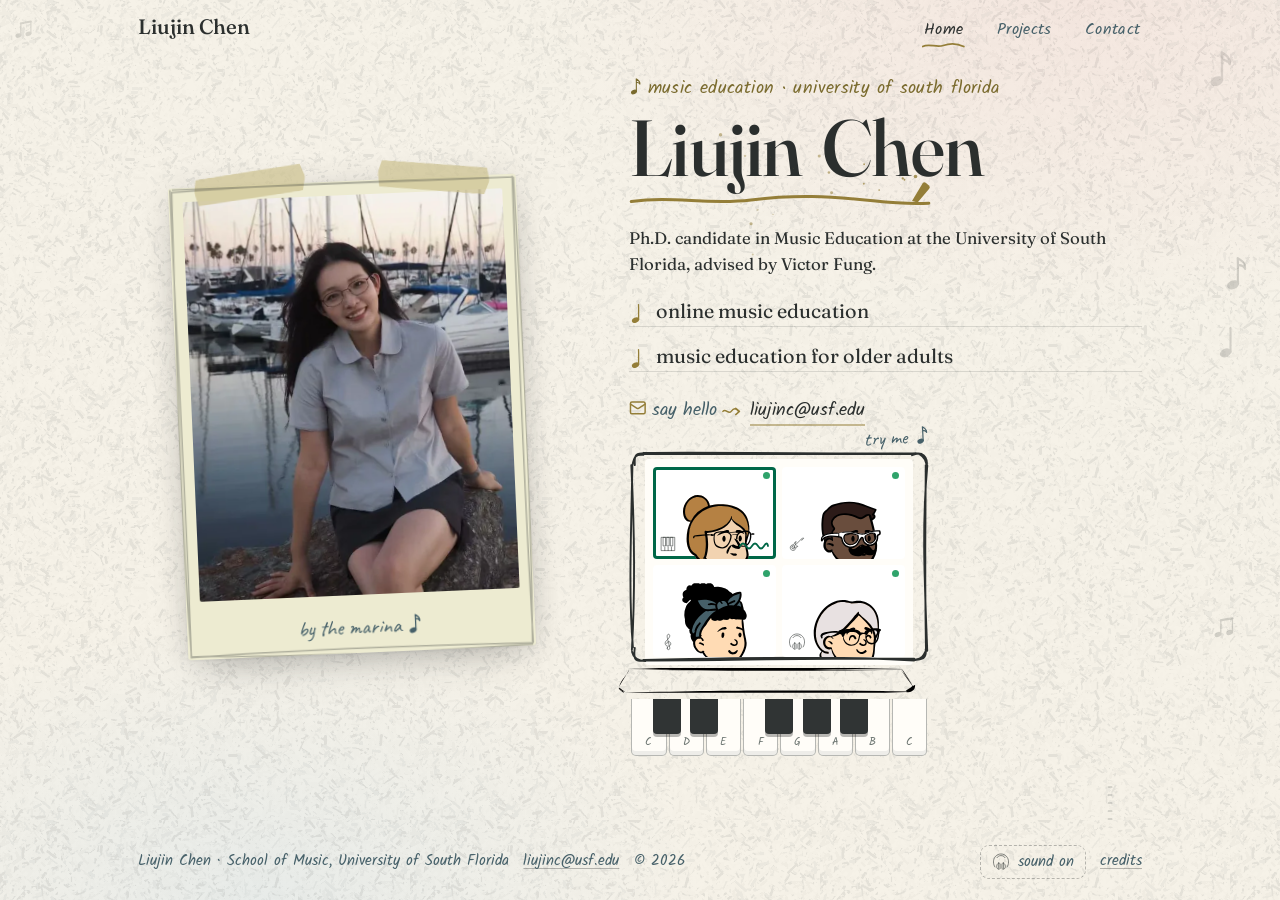
==== index.html @ e060760c "Add files via upload" ====
<!DOCTYPE html>
<html lang="en" class="no-js home">
<head>
<meta charset="utf-8">
<meta name="viewport" content="width=device-width,initial-scale=1,viewport-fit=cover">
<title>Liujin Chen · Music Education, University of South Florida</title>
<meta name="description" content="Liujin Chen is a Ph.D. candidate in Music Education at the University of South Florida (advisor: Victor Fung), researching online music education and music education for older adults.">
<meta name="color-scheme" content="light">
<meta name="theme-color" content="#F6F2E8">
<link rel="canonical" href="https://liujin-chen.github.io/">
<meta property="og:type" content="profile">
<meta property="og:title" content="Liujin Chen · Music Education, University of South Florida">
<meta property="og:description" content="Ph.D. candidate in Music Education at the University of South Florida. Research focus: online music education, and music education for older adults.">
<meta property="og:url" content="https://liujin-chen.github.io/">
<meta property="og:image" content="https://liujin-chen.github.io/assets/img/og.jpg">
<meta property="og:image:width" content="1200"><meta property="og:image:height" content="630">
<meta property="og:image:alt" content="Liujin Chen — music education researcher, University of South Florida">
<meta name="twitter:card" content="summary_large_image">
<meta name="twitter:title" content="Liujin Chen · Music Education, University of South Florida">
<meta name="twitter:description" content="Ph.D. candidate in Music Education at USF — online music education, music education for older adults.">
<meta name="twitter:image" content="https://liujin-chen.github.io/assets/img/og.jpg">
<link rel="icon" href="assets/img/favicon.svg" type="image/svg+xml">
<link rel="apple-touch-icon" href="assets/img/apple-touch-icon.png">
<link rel="preload" href="assets/fonts/fraunces-latin.woff2" as="font" type="font/woff2" crossorigin>
<link rel="preload" href="assets/fonts/kalam-400-latin.woff2" as="font" type="font/woff2" crossorigin>
<link rel="stylesheet" href="assets/css/tokens.css?v=20261002">
<link rel="stylesheet" href="assets/css/site.css?v=20261002">
<script>(function(){var h=document.documentElement;h.className=h.className.replace('no-js','js');try{var r=matchMedia('(prefers-reduced-motion: reduce)').matches,seen=sessionStorage.getItem('lc-intro'),q=/[?&](intro=(done|off)|motion=off)/.test(location.search),replay=/[?&]intro=replay/.test(location.search);if(replay||(!r&&!seen&&!q)){h.classList.add('intro-pending');setTimeout(function(){h.classList.remove('intro-pending')},5000)}}catch(e){}})();</script>
<script type="application/ld+json">{"@context": "https://schema.org", "@type": "Person", "name": "Liujin Chen", "jobTitle": "Ph.D. candidate in Music Education", "affiliation": {"@type": "CollegeOrUniversity", "name": "University of South Florida"}, "email": "mailto:liujinc@usf.edu", "url": "https://liujin-chen.github.io/", "knowsAbout": ["Online music education", "Music education for older adults"]}</script>
</head>
<body>
<a class="skip" href="#main">Skip to content</a>
<div class="ambient" aria-hidden="true"></div>
<svg class="nib" viewBox="0 0 26 26" aria-hidden="true" focusable="false"><path d="M5 23 L 15.5 5.5 Q 17 3.5 19 5 L 22 7.4 Q 23.6 9 22.2 10.8 L 10.6 24.4 Z" fill="currentColor"/></svg>
<div class="page wrap">
<header class="site-head" data-avoid>
<a class="brand" href="index.html">Liujin Chen</a>
<nav class="site-nav" aria-label="Primary">
<a href="index.html" aria-current="page">Home<svg class="squig" viewBox="0 0 60 7" preserveAspectRatio="none" aria-hidden="true" focusable="false"><path d="M1 4.5 C 10 1, 20 6, 30 3.5 S 50 1.5, 59 4.5"/></svg></a>
<a href="projects/index.html">Projects<svg class="squig" viewBox="0 0 60 7" preserveAspectRatio="none" aria-hidden="true" focusable="false"><path d="M1 4.5 C 10 1, 20 6, 30 3.5 S 50 1.5, 59 4.5"/></svg></a>
<a href="mailto:liujinc@usf.edu">Contact<svg class="squig" viewBox="0 0 60 7" preserveAspectRatio="none" aria-hidden="true" focusable="false"><path d="M1 4.5 C 10 1, 20 6, 30 3.5 S 50 1.5, 59 4.5"/></svg></a>
</nav>
</header>
<main id="main" tabindex="-1">
<section class="hero" data-avoid>
<figure class="mount tilt" data-tilt-max="5">
<span class="tape l"></span><span class="tape r"></span>
<picture>
<source type="image/webp" srcset="assets/img/liujin-640.webp 512w, assets/img/liujin-960.webp 768w" sizes="(min-width:760px) 320px, 232px">
<img src="assets/img/liujin-960.jpg" srcset="assets/img/liujin-640.jpg 512w, assets/img/liujin-960.jpg 768w" sizes="(min-width:760px) 320px, 232px" width="768" height="960" alt="Liujin Chen, smiling, seated on a rock at a marina at dusk with sailboats behind her" decoding="async" fetchpriority="high">
</picture>
<svg class="frame" viewBox="0 0 348 472" preserveAspectRatio="none" aria-hidden="true" focusable="false"><path d="M4.51749553081663 1.5171334895527664 C71.9291917206178 2.9284236310327816, 141.78510202086696 3.1123417230285932, 344.22576603258983 3.335030183001138 M3.917650273479901 3.966368428299054 C84.21088580031271 1.019083913177169, 164.66016757470473 0.7363651839703399, 344.5923512785531 3.2981875160105982 M345.66024869737566 3.5524793397330248 C348.5135280083668 187.03666610626087, 348.2263377963366 370.2592036570624, 344.485698383668 467.8581916392701 M344.4699396672157 2.421379210816996 C343.47188148242526 167.5902012450837, 342.9304179476417 331.6127690708757, 345.3474913938611 468.9084458696797 M344.55513800982135 470.75337192762197 C216.93409878131925 474.5124103229858, 91.85145543412452 472.41241642325065, 3.21333751893587 468.5343627933775 M344.59916981291366 469.44461323650995 C229.3910398870365 466.99904899797394, 116.63513887391383 465.9525304384021, 3.348568029570122 469.4884856193765 M3.053590606759113 469.6603260691472 C4.428378045980088 303.0220778488468, 2.1952007931320727 139.67736914289824, 1.9113097730978812 2.074451447817551 M3.2904199459792025 469.71628820207854 C-0.2635889734940457 375.7234418569678, -0.5802182015600895 281.33733857021815, 3.6196287915271643 3.6343750077613657"/></svg>
<figcaption class="caption">by the marina <svg class="note-glyph cap" viewBox="0 0 24 32" aria-hidden="true" focusable="false"><ellipse cx="8.6" cy="26.1" rx="5.3" ry="3.7" transform="rotate(-22 8.6 26.1)" fill="currentColor"/><path d="M12.9 25.2C12.5 18 13.1 10.6 12.6 3.2c3.1 2.1 7.1 4 6.3 9.2-.6-2-2.8-3-6.1-3.3" fill="none" stroke="currentColor" stroke-width="1.9" stroke-linecap="round" stroke-linejoin="round"/></svg></figcaption>
</figure>
<div class="hero-text">
<p class="kicker intro-hide"><svg class="note-glyph" viewBox="0 0 24 32" aria-hidden="true" focusable="false"><ellipse cx="8.6" cy="26.1" rx="5.3" ry="3.7" transform="rotate(-22 8.6 26.1)" fill="currentColor"/><path d="M12.9 25.2C12.5 18 13.1 10.6 12.6 3.2c3.1 2.1 7.1 4 6.3 9.2-.6-2-2.8-3-6.1-3.3" fill="none" stroke="currentColor" stroke-width="1.9" stroke-linecap="round" stroke-linejoin="round"/></svg><span class="kt">music education · university of south florida</span></p>
<h1 class="name">Liujin Chen</h1>
<svg class="uline intro-hide" viewBox="0 0 300 18" preserveAspectRatio="none" aria-hidden="true" focusable="false"><path pathLength="1" d="M2 11 C 40 3, 70 16, 110 9 S 180 4, 220 10 S 280 14, 298 6"/></svg>
<p class="bio fade intro-hide">Ph.D. candidate in Music Education at the University of South Florida, advised by Victor Fung.</p>
<h2 class="visually-hidden">Research focus</h2>
<ul class="focus fade intro-hide" role="list">
<li><svg class="notehead" viewBox="0 0 20 32" aria-hidden="true" focusable="false"><ellipse cx="7.8" cy="26.4" rx="5.4" ry="3.8" transform="rotate(-24 7.8 26.4)" fill="currentColor"/><path d="M12.4 25.6c-.4-7.2.3-14.6-.2-21.9" fill="none" stroke="currentColor" stroke-width="1.9" stroke-linecap="round"/></svg><span>online music education</span></li>
<li><svg class="notehead" viewBox="0 0 20 32" aria-hidden="true" focusable="false"><ellipse cx="7.8" cy="26.4" rx="5.4" ry="3.8" transform="rotate(-24 7.8 26.4)" fill="currentColor"/><path d="M12.4 25.6c-.4-7.2.3-14.6-.2-21.9" fill="none" stroke="currentColor" stroke-width="1.9" stroke-linecap="round"/></svg><span>music education for older adults</span></li>
</ul>
<p class="email fade intro-hide"><svg class="mail" aria-hidden="true" focusable="false"
 
  xmlns="http://www.w3.org/2000/svg"
 
 
  viewBox="0 0 24 24"
  fill="none"
  stroke="currentColor"
  stroke-width="2"
  stroke-linecap="round"
  stroke-linejoin="round"
><path d="m22 7-8.991 5.727a2 2 0 0 1-2.009 0L2 7" /><rect x="2" y="4" width="20" height="16" rx="2" /></svg>say hello<svg class="arrow" viewBox="0 0 24 12" width="22" height="11" aria-hidden="true" focusable="false"><path d="M1 7 C 4 3, 7 11, 10 7 S 15 3, 18 7 M15 3.5 l4 3.5 -4 3.5" fill="none" stroke="currentColor" stroke-width="1.6" stroke-linecap="round" stroke-linejoin="round"/></svg><a href="mailto:liujinc@usf.edu">liujinc@usf.edu</a></p>
<div class="scene fade intro-hide">
<span class="hint" aria-hidden="true">try me <svg class="note-glyph hint-note" viewBox="0 0 24 32" aria-hidden="true" focusable="false"><ellipse cx="8.6" cy="26.1" rx="5.3" ry="3.7" transform="rotate(-22 8.6 26.1)" fill="currentColor"/><path d="M12.9 25.2C12.5 18 13.1 10.6 12.6 3.2c3.1 2.1 7.1 4 6.3 9.2-.6-2-2.8-3-6.1-3.3" fill="none" stroke="currentColor" stroke-width="1.9" stroke-linecap="round" stroke-linejoin="round"/></svg></span>
<div class="laptop" data-on-note="rise" role="img" aria-label="Illustration: older adults in an online music lesson on a laptop">
<svg class="frame" viewBox="0 0 360 244" preserveAspectRatio="none" aria-hidden="true" focusable="false"><path d="M17.113767780919186 5.500075950010672 C81.70548714550418 4.53270531473436, 148.7956990102513 5.960760580286798, 341.4411581312248 6.089180352441909 M17.38093836438749 6.882430548513813 C107.25678663493153 6.446802653947748, 196.00086069654137 7.115921328284701, 342.2128273662701 6.900013624399425 M342 6 C349.39002383717644 4.507311011664569, 356.40984406042844 12.24930760792146, 356.5278367595747 17.208221430890262 M339.66087531019 8.112098182551563 C351.94820552978973 2.6957951477263125, 359.1275758968201 9.882782067467147, 357.2550754384603 21.746489918837323 M357.96287228432095 19.701271656727855 C351.32000252501905 87.83934715687835, 354.85010537151214 150.50389345401715, 357.8858058252772 227.4941495557197 M356.0572880401097 19.314278534544755 C356.06637729116625 72.72736042531648, 354.50061767380913 125.22702806381902, 356.3736452899365 226.9248925260613 M356 226 C357.191573609598 236.4497089041397, 353.23184506067383 237.05959045421332, 339.9585324721411 238.32096272241324 M357.4908153312281 225.14685371052474 C354.0434843958821 231.33527362556197, 352.12651283506614 237.46772814453578, 344.04177985056305 237.15516652823425 M342.27434940754875 236.49280858699726 C223.45041078530593 235.23687704078435, 105.19107940067644 238.79798686842022, 19.928342330857017 238.4032631991163 M342.0731733940708 238.529569992424 C270.2534595844413 234.7387610371844, 199.5952390772301 233.68104626052113, 17.168882594522923 237.79044381609023 M18 238 C5.9156278070683275 240.60320832859725, 5.469229717738926 235.18770497571677, 6.921717961318791 224.24771081935614 M19.70688282418996 238.94080647360533 C8.655820108593131 238.8257952323649, 4.661661486467347 232.96161326528528, 3.6196805135812613 228.4980710810516 M4.693992024305895 223.53786446983815 C0.3679316348465691 175.97834327146128, 1.275383164663304 129.1980281637739, 4.10167988867065 20.87768122093418 M3.4720134558483378 226.6140288551186 C7.373531158016415 162.84821496719863, 7.047639695054592 99.05532061023706, 2.746966194642313 19.163799979091355 M4 20 C6.21396051812917 8.754837279828886, 8.750334620165328 6.73578333389014, 17.175938148982823 7.710389549843967 M6.997310210950673 19.161192799918354 C6.301940369745717 10.03025466214555, 7.222796427846575 5.839701915392652, 15.628291587671265 6.063228479633107 M18 6 C18 6, 18 6, 18 6 M18 6 C18 6, 18 6, 18 6"/></svg>
<div class="screen">
<div class="tile speaking" data-on-note="nod"><img class="peep" src="assets/img/doodles/peep-learner1.svg" alt="" width="704" height="704" loading="lazy" decoding="async"><span class="live"></span><svg class="badge" aria-hidden="true" focusable="false" viewBox="0 0 72 72" xmlns="http://www.w3.org/2000/svg"><g><rect x="12.6294" y="12.0802" width="47.6616" height="47.6616" fill="none" stroke="currentColor" stroke-linecap="round" stroke-linejoin="round" stroke-miterlimit="10" stroke-width="2"/><rect x="19.6398" y="12.0702" width="7.4038" height="30.9107" fill="none" stroke="currentColor" stroke-linecap="round" stroke-linejoin="round" stroke-miterlimit="10" stroke-width="2"/><rect x="32.7584" y="12.0702" width="7.4037" height="30.9107" fill="none" stroke="currentColor" stroke-linecap="round" stroke-linejoin="round" stroke-miterlimit="10" stroke-width="2"/><rect x="45.8769" y="12.0702" width="7.4037" height="30.9107" fill="none" stroke="currentColor" stroke-linecap="round" stroke-linejoin="round" stroke-miterlimit="10" stroke-width="2"/><line x1="24.5448" x2="24.5448" y1="47.433" y2="59.7418" fill="none" stroke="currentColor" stroke-linecap="round" stroke-linejoin="round" stroke-miterlimit="10" stroke-width="2"/><line x1="36.4602" x2="36.4602" y1="47.433" y2="59.7418" fill="none" stroke="currentColor" stroke-linecap="round" stroke-linejoin="round" stroke-miterlimit="10" stroke-width="2"/><line x1="48.3756" x2="48.3756" y1="47.433" y2="59.7418" fill="none" stroke="currentColor" stroke-linecap="round" stroke-linejoin="round" stroke-miterlimit="10" stroke-width="2"/></g></svg><svg class="wave" viewBox="0 0 30 12" aria-hidden="true" focusable="false"><path d="M1 6 Q4 1 7 6 T13 6 T19 6 T25 6 T29 6"/></svg></div>
<div class="tile"><img class="peep" src="assets/img/doodles/peep-learner2.svg" alt="" width="704" height="704" loading="lazy" decoding="async"><span class="live"></span><svg class="badge" aria-hidden="true" focusable="false" viewBox="0 0 72 72" xmlns="http://www.w3.org/2000/svg"><g><line x1="20.8988" x2="23.2618" y1="46.9101" y2="49.1996" fill="none" stroke="currentColor" stroke-linecap="round" stroke-linejoin="round" stroke-miterlimit="10" stroke-width="2"/><path fill="none" stroke="currentColor" stroke-linecap="round" stroke-linejoin="round" stroke-miterlimit="10" stroke-width="2" d="M52.3386,22.2637c0,0,1.3423-0.0178,2.2362-0.5799c0.8941-0.562,1.0716-1.066,1.0637-1.542s0.7356-2.3263,2.3062-2.7289 c1.5708-0.4028,2.4877-1.2997,2.128-2.2506c-0.3598-0.9508-2.1142-0.6964-2.5538-0.6898 c-0.4397,0.0066-3.1881,1.6713-3.1881,1.6713s-3.5106,2.3476-3.9665,2.9203c-0.4557,0.5728-0.5206,1.0193-0.5206,1.0193 L26.2045,43.1537"/><ellipse cx="22.7523" cy="47.7785" rx="5.4696" ry="5.4697" transform="matrix(0.9999 -0.0158 0.0158 0.9999 -0.751 0.3649)" fill="none" stroke="currentColor" stroke-linecap="round" stroke-linejoin="round" stroke-miterlimit="10" stroke-width="2"/><path fill="none" stroke="currentColor" stroke-linecap="round" stroke-linejoin="round" stroke-miterlimit="10" stroke-width="2" d="M30.1674,38.3398c-0.6184-1.6047-0.6911-3.4291-0.0767-5.1788c0.8444-2.4046,3.2143-5.4706,3.2061-5.5286 c-0.036-0.2561-2.4648-0.6658-4.0754,1.2156c-1.6106,1.8814-1.9747,3.5723-2.4923,4.7953 c-0.5176,1.223-0.6392,1.4866-1.4695,2.7743c-0.7821,1.2129-2.3485,2.2248-3.7112,2.4143 c-1.3627,0.1894-3.5669,0.6275-6.2429,2.6452c-3.1998,2.4126-5.3398,8.5125-1.546,13.664 c1.7344,2.355,6.314,5.2555,11.4299,3.3176c3.7656-1.4265,5.0953-3.635,5.5126-4.6436c0.5701-1.378,0.8892-3.167,0.9549-3.6356 c0.1095-0.7806-0.0477-1.6554,1.7554-2.3604c1.8031-0.7051,3.987-1.7099,4.5698-2.3949c0.6572-0.7728,0.7207-1.5145,0.4697-2.1736 c-0.1366,0.0216-1.1682,0.3697-3.1645-0.0969c-1.9963-0.4665-2.0687-1.1225-2.3125-1.2866"/></g></svg></div>
<div class="tile"><img class="peep" src="assets/img/doodles/peep-teacher.svg" alt="" width="704" height="704" loading="lazy" decoding="async"><span class="live"></span><svg class="badge" aria-hidden="true" focusable="false" viewBox="0 0 72 72" xmlns="http://www.w3.org/2000/svg"><g><path fill="none" stroke="currentColor" stroke-linecap="round" stroke-linejoin="round" stroke-miterlimit="10" stroke-width="2" d="M31.3109,42.1835c-0.3895-4.0287,3.2811-7.3285,7.3285-7.3285s7.3285,3.32,7.3285,7.3285c0,1.9413-0.5746,9.4819-10.7869,9.1301 c-4.5864-0.3678-8.4458-3.7482-9.0968-8.831c-0.5015-3.9165,0.0223-7.3091,4.0759-11.3628 c4.0537-4.0537,5.2229-4.2957,9.3212-9.9483s2.5823-9.2909,2.3736-10.0085s-1.6073-3.0374-4.2006-3.0374 c-2.5934,0-3.8432,2.7692-4.1817,3.9137c-0.3385,1.1445-0.7269,3.4443-0.0932,7.8778c0.4744,3.3194,8.0552,32.289,8.9828,36.6029 c0.089,0.4139,0.1574,0.8321,0.1961,1.2496c0.0029,0.0308,0.0279,0.7657,0.0279,0.7657c0,2.7615-2.2386,5-5,5 c-2.7614,0-5-2.2385-5-5c0-0.3646,0.039-0.7202,0.1132-1.0627c0,0,0.3213-1.1083,0.8974-1.2909"/><circle cx="33.9471" cy="57.1464" r="2" fill="currentColor" stroke="none"/></g></svg></div>
<div class="tile"><img class="peep" src="assets/img/doodles/peep-learner3.svg" alt="" width="704" height="704" loading="lazy" decoding="async"><span class="live"></span><svg class="badge" aria-hidden="true" focusable="false" viewBox="0 0 72 72" xmlns="http://www.w3.org/2000/svg"><g><path fill="none" stroke="currentColor" stroke-linecap="round" stroke-linejoin="round" stroke-width="2" d="m31.1611,40.6344c.9756.5038,1.643,1.5194,1.643,2.6874l-.0002,15.5047c-.0651,1.2243.0944,1.6453-1.8007,2.7478"/><path fill="none" stroke="currentColor" stroke-linecap="round" stroke-linejoin="round" stroke-width="2" d="m27.5419,39.6241s-6.354,1.7853-7.0674,11.4887,6.9726,11.424,6.9726,11.424c0,0,.0948-22.9127.0948-22.9127Z"/><path fill="none" stroke="currentColor" stroke-linecap="round" stroke-linejoin="round" stroke-width="2" d="m40.8586,40.6258c-.8573.5269-1.4336,1.4669-1.4456,2.5423l-.1726,15.5037c-.0139,1.2475.7356,2.3231,1.8156,2.7878"/><path fill="none" stroke="currentColor" stroke-linecap="round" stroke-linejoin="round" stroke-width="2" d="m44.716,39.5293s6.3337,1.8559,6.939,11.5667c.6052,9.7107-7.0995,11.3456-7.0995,11.3456l.1605-22.9123Z"/><path fill="none" stroke="currentColor" stroke-linecap="round" stroke-linejoin="round" stroke-width="2" d="m58.0474,53.8081c3.209-5.0583,5.0887-11.1701,5.0887-18.1887,0-15.7593-11.3519-28.5359-27.1053-28.5525v-.0007c-.0053,0-.0102.0002-.0154.0002-.0051,0-.0102-.0002-.0153-.0002v.0007c-15.7534.0166-27.1053,12.7932-27.1053,28.5525,0,7.0186,1.8794,13.1304,5.0884,18.1887"/><path fill="none" stroke="currentColor" stroke-linecap="round" stroke-linejoin="round" stroke-width="2" d="m50.2136,20.1939c-3.1322-4.4436-8.1665-7.3121-14.1882-7.3184v-.0005c-.0034,0-.0066.0001-.01.0001-.0033,0-.0066-.0001-.0099-.0001v.0005c-5.9961.0063-11.0132,2.8504-14.1482,7.2618"/></g></svg></div>
</div>
<svg class="base" viewBox="-16 0 392 44" preserveAspectRatio="none" aria-hidden="true" focusable="false"><path d="M0.08500225639342474 8.543939166990253 C73.8147038062958 10.735195080259855, 143.07035632425618 13.115703938070947, 358.6422164839157 8.539074296014354 M1.7658216171856862 10.108607970256443 C107.1322515778824 12.471073396734974, 213.9102683722198 12.541868409443005, 358.5992649434611 10.593492611639817 M355.81236737780273 10.785693915560842 C362.79289031783117 19.07414280991815, 369.05100750373674 24.900001443883404, 372.60450851731 32.23063907213509 M357.2536957124248 9.145734458230436 C360.6377784277685 16.723013986067848, 365.93696464667096 21.08354816602357, 372.133241311647 29.691354512237012 M372 30 C374.9799809375157 32.6598348201563, 372.2199370979021 39.91698616556823, 362.7473203856498 37.90233570151031 M374.83919814415276 28.93361639790237 C375.1480574395818 38.38066605313992, 367.36438445017365 37.33512766445055, 362.3867146170698 36.50128057682887 M364.1495107633058 38.79743153378799 C277.8227259571988 36.21072190115814, 190.5289683415528 34.39555059889815, -4.965533604396575 38.68867017293086 M364.84065650799806 37.15841637568797 C259.20813103283797 35.49576744220255, 152.66099402052234 35.824985494692676, -3.219533026028118 38.70247179672037 M-4 38 C-9.412277825797599 36.6037375908345, -14.316086161260804 32.87157644641896, -11.537428764626384 32.776102719828486 M-5.466688243672252 39.491789696738124 C-7.36646863554294 34.65916037345305, -12.202946381115666 35.0419038323996, -14.092481067124755 32.94640882099047 M-12.040615858510137 31.431893857195973 C-7.970369340572505 20.56675208221935, -1.0704684880562105 17.75243231143616, 1.3715585451573133 10.502533288672566 M-10.602598085068166 28.98783567454666 C-8.270342495087533 23.936155882971363, -4.562350953537971 19.552362122880297, 2.440502659417689 9.503872751258314"/></svg>
</div>
<div class="piano" data-piano role="group" aria-label="Playable piano: click or press a key">
<button type="button" class="key white" data-midi="60" aria-label="C4"><span class="label" aria-hidden="true">C</span></button><button type="button" class="key white" data-midi="62" aria-label="D4"><span class="label" aria-hidden="true">D</span></button><button type="button" class="key white" data-midi="64" aria-label="E4"><span class="label" aria-hidden="true">E</span></button><button type="button" class="key white" data-midi="65" aria-label="F4"><span class="label" aria-hidden="true">F</span></button><button type="button" class="key white" data-midi="67" aria-label="G4"><span class="label" aria-hidden="true">G</span></button><button type="button" class="key white" data-midi="69" aria-label="A4"><span class="label" aria-hidden="true">A</span></button><button type="button" class="key white" data-midi="71" aria-label="B4"><span class="label" aria-hidden="true">B</span></button><button type="button" class="key white" data-midi="72" aria-label="C5"><span class="label" aria-hidden="true">C</span></button><button type="button" class="key black i1" data-midi="61" aria-label="C sharp 4"></button><button type="button" class="key black i2" data-midi="63" aria-label="D sharp 4"></button><button type="button" class="key black i4" data-midi="66" aria-label="F sharp 4"></button><button type="button" class="key black i5" data-midi="68" aria-label="G sharp 4"></button><button type="button" class="key black i6" data-midi="70" aria-label="A sharp 4"></button>
</div>
</div>
</div>
</section>
</main>
<div class="staff" aria-hidden="true"><svg class="lines" viewBox="0 0 1000 56" preserveAspectRatio="none" focusable="false"><path class="line" pathLength="1" d="M48 12 C 300 10.5, 700 13.5, 970 12"/><path class="line" pathLength="1" d="M48 20 C 300 18.5, 700 21.5, 970 20"/><path class="line" pathLength="1" d="M48 28 C 300 26.5, 700 29.5, 970 28"/><path class="line" pathLength="1" d="M48 36 C 300 34.5, 700 37.5, 970 36"/><path class="line" pathLength="1" d="M48 44 C 300 42.5, 700 45.5, 970 44"/></svg><svg class="clef-svg" viewBox="0 0 34 70" focusable="false"><path class="clef" d="M17 60 C 11 60, 7 56, 7 51 C 7 45, 12 41, 17 41 C 23 41, 26 45, 26 50 C 26 56, 20 60, 14 60 M16 66 C 14 50, 12 34, 11 16 C 11 8, 15 3, 18 3 C 22 3, 23 10, 20 16 C 16 24, 8 30, 7 39 C 6 46, 12 50, 18 50"/></svg><svg class="bar-svg" viewBox="0 0 14 56" preserveAspectRatio="none" focusable="false"><path class="bar" d="M3 12 V 44"/><path class="bar" d="M9 12 V 44" style="stroke-width:3.4"/></svg></div>
<footer class="site-foot" data-avoid>
<p class="meta"><span>Liujin Chen · School of Music, University of South Florida</span><a href="mailto:liujinc@usf.edu">liujinc@usf.edu</a><span>© 2026</span></p>
<p class="meta"><button type="button" class="sound-toggle" data-sound-toggle data-mascot aria-pressed="true"><svg class="mascot" aria-hidden="true" focusable="false" viewBox="0 0 72 72" xmlns="http://www.w3.org/2000/svg"><g><path fill="none" stroke="currentColor" stroke-linecap="round" stroke-linejoin="round" stroke-width="2" d="m31.1611,40.6344c.9756.5038,1.643,1.5194,1.643,2.6874l-.0002,15.5047c-.0651,1.2243.0944,1.6453-1.8007,2.7478"/><path fill="none" stroke="currentColor" stroke-linecap="round" stroke-linejoin="round" stroke-width="2" d="m27.5419,39.6241s-6.354,1.7853-7.0674,11.4887,6.9726,11.424,6.9726,11.424c0,0,.0948-22.9127.0948-22.9127Z"/><path fill="none" stroke="currentColor" stroke-linecap="round" stroke-linejoin="round" stroke-width="2" d="m40.8586,40.6258c-.8573.5269-1.4336,1.4669-1.4456,2.5423l-.1726,15.5037c-.0139,1.2475.7356,2.3231,1.8156,2.7878"/><path fill="none" stroke="currentColor" stroke-linecap="round" stroke-linejoin="round" stroke-width="2" d="m44.716,39.5293s6.3337,1.8559,6.939,11.5667c.6052,9.7107-7.0995,11.3456-7.0995,11.3456l.1605-22.9123Z"/><path fill="none" stroke="currentColor" stroke-linecap="round" stroke-linejoin="round" stroke-width="2" d="m58.0474,53.8081c3.209-5.0583,5.0887-11.1701,5.0887-18.1887,0-15.7593-11.3519-28.5359-27.1053-28.5525v-.0007c-.0053,0-.0102.0002-.0154.0002-.0051,0-.0102-.0002-.0153-.0002v.0007c-15.7534.0166-27.1053,12.7932-27.1053,28.5525,0,7.0186,1.8794,13.1304,5.0884,18.1887"/><path fill="none" stroke="currentColor" stroke-linecap="round" stroke-linejoin="round" stroke-width="2" d="m50.2136,20.1939c-3.1322-4.4436-8.1665-7.3121-14.1882-7.3184v-.0005c-.0034,0-.0066.0001-.01.0001-.0033,0-.0066-.0001-.0099-.0001v.0005c-5.9961.0063-11.0132,2.8504-14.1482,7.2618"/></g></svg><span data-sound-label>sound on</span></button><a href="credits.html">credits</a></p>
</footer>
</div>
<script src="assets/js/core.js?v=20261002" defer></script>
<script src="assets/js/dust.js?v=20261002" defer></script>
<script src="assets/js/piano.js?v=20261002" defer></script>
<script src="assets/js/tilt.js?v=20261002" defer></script>
<script src="assets/js/ambient.js?v=20261002" defer></script>
<script src="assets/js/intro.js?v=20261002" defer></script>
</body>
</html>
---- assets/css/tokens.css ----
/* ==========================================================================
   Liujin Chen — design tokens, self-hosted fonts, base styles
   Paper theme is the default; [data-theme="chalk"] switches to the USF-green
   chalkboard used by the poster pages. All URLs are relative (works on file://).
   ========================================================================== */

/* ---- Fonts (SIL OFL 1.1; see assets/fonts/OFL-*.txt) ------------------- */
@font-face{font-family:"Fraunces";font-style:normal;font-weight:300 700;font-display:swap;
  src:url(../fonts/fraunces-latin.woff2) format("woff2");
  unicode-range:U+0000-00FF,U+0131,U+0152-0153,U+02BB-02BC,U+02C6,U+02DA,U+02DC,U+0304,U+0308,U+0329,U+2000-206F,U+20AC,U+2122,U+2191,U+2193,U+2212,U+2215,U+FEFF,U+FFFD}
@font-face{font-family:"Kalam";font-style:normal;font-weight:300;font-display:swap;src:url(../fonts/kalam-300-latin.woff2) format("woff2");
  unicode-range:U+0000-00FF,U+0131,U+0152-0153,U+02BB-02BC,U+02C6,U+02DA,U+02DC,U+0304,U+0308,U+0329,U+2000-206F,U+20AC,U+2122,U+2191,U+2193,U+2212,U+2215,U+FEFF,U+FFFD}
@font-face{font-family:"Kalam";font-style:normal;font-weight:400;font-display:swap;src:url(../fonts/kalam-400-latin.woff2) format("woff2");
  unicode-range:U+0000-00FF,U+0131,U+0152-0153,U+02BB-02BC,U+02C6,U+02DA,U+02DC,U+0304,U+0308,U+0329,U+2000-206F,U+20AC,U+2122,U+2191,U+2193,U+2212,U+2215,U+FEFF,U+FFFD}
@font-face{font-family:"Kalam";font-style:normal;font-weight:700;font-display:swap;src:url(../fonts/kalam-700-latin.woff2) format("woff2");
  unicode-range:U+0000-00FF,U+0131,U+0152-0153,U+02BB-02BC,U+02C6,U+02DA,U+02DC,U+0304,U+0308,U+0329,U+2000-206F,U+20AC,U+2122,U+2191,U+2193,U+2212,U+2215,U+FEFF,U+FFFD}
@font-face{font-family:"Caveat";font-style:normal;font-weight:400 700;font-display:swap;src:url(../fonts/caveat-latin.woff2) format("woff2");
  unicode-range:U+0000-00FF,U+0131,U+0152-0153,U+02BB-02BC,U+02C6,U+02DA,U+02DC,U+0304,U+0308,U+0329,U+2000-206F,U+20AC,U+2122,U+2191,U+2193,U+2212,U+2215,U+FEFF,U+FFFD}
/* Alias families used by the chalkboard pages (they replace Apple-only Chalkboard SE / Noteworthy) */
@font-face{font-family:"Chalk";font-style:normal;font-weight:700;font-display:swap;src:url(../fonts/kalam-700-latin.woff2) format("woff2")}
@font-face{font-family:"Chalk";font-style:normal;font-weight:400;font-display:swap;src:url(../fonts/kalam-400-latin.woff2) format("woff2")}
@font-face{font-family:"Note";font-style:normal;font-weight:400;font-display:swap;src:url(../fonts/kalam-400-latin.woff2) format("woff2")}
/* Metric-matched fallback keeps layout shift small while Fraunces loads */
@font-face{font-family:"Fraunces Fallback";src:local("Georgia");size-adjust:103%;ascent-override:94%;descent-override:26%;line-gap-override:0%}

/* ---- Tokens -------------------------------------------------------------- */
:root{
  color-scheme:light;
  /* USF brand (never used directly in components) */
  --usf-green:#006747;--usf-evergreen:#005432;--usf-green-lt:#0A7653;--usf-gold:#CFC493;--usf-sand:#EDEBD1;
  --usf-sea:#A8D0C6;--usf-sea-2:#80B0A6;--usf-soft:#303434;--usf-slate:#466069;
  /* semantic — paper theme */
  --bg:#F6F2E8;--sheet:#FBF8F1;--ivory:#FFFDF8;--sand:var(--usf-sand);
  --ink:#2B2F2E;--ink-2:#466069;--muted:#6B7470;
  --accent:#006747;--accent-2:#005432;
  --brass:#947E38;--brass-text:#7A6B2E;--gold:#CFC493;--sea:#A8D0C6;--sea-2:#80B0A6;
  --pencil:rgba(48,52,52,.32);--rule:rgba(48,52,52,.14);--key-black:#303434;
  --dust:148,126,56;
  --shadow-paper:0 18px 40px -18px rgba(48,52,52,.35),0 1px 3px rgba(48,52,52,.08);
  --focus:#006747;
  /* type */
  --f-serif:"Fraunces","Fraunces Fallback","Iowan Old Style","Palatino Linotype",Palatino,Georgia,serif;
  --f-hand:"Kalam","Chalkboard SE","Comic Neue","Comic Sans MS",cursive;
  --f-script:"Caveat","Kalam","Chalkboard SE",cursive;
  --fs-body:clamp(17px,1rem + .3vw,20px);
  /* layout & motion */
  --wrap:1100px;--gutter:clamp(1rem,4vw,3rem);
  --ease-out:cubic-bezier(.2,.7,.2,1);
}
[data-theme="chalk"]{
  color-scheme:dark;
  --bg:var(--usf-evergreen);--sheet:var(--usf-sand);--ivory:var(--usf-sand);
  --ink:#fff;--ink-2:var(--usf-sand);--muted:rgba(237,235,209,.72);
  --accent:var(--usf-gold);--accent-2:#fff;
  --brass:var(--usf-gold);--brass-text:var(--usf-gold);
  --pencil:rgba(237,235,209,.45);--rule:rgba(237,235,209,.32);
  --dust:255,255,255;--focus:#fff;
  --shadow-paper:0 26px 60px rgba(0,0,0,.42),0 2px 0 rgba(0,0,0,.05);
}

/* ---- Base ---------------------------------------------------------------- */
*,*::before,*::after{box-sizing:border-box}
html{-webkit-text-size-adjust:100%;background:var(--bg)}
body{margin:0;min-height:100vh;min-height:100dvh;color:var(--ink);background:var(--bg);
  font-family:var(--f-serif);font-size:var(--fs-body);line-height:1.55;font-optical-sizing:auto;
  -webkit-font-smoothing:antialiased;-webkit-tap-highlight-color:transparent}
img,svg,video{display:block;max-width:100%} img{height:auto}
h1,h2,h3,p,ul,ol,figure{margin:0}
ul,ol{padding:0;list-style:none}
a{color:var(--accent);text-decoration-thickness:1px;text-underline-offset:.2em;text-decoration-color:var(--brass)}
a:hover{color:var(--accent-2)}
button{font:inherit;color:inherit;background:none;border:0;padding:0;cursor:pointer}
dialog:not([open]){display:none}
:focus{outline:none}
:focus-visible{outline:3px solid var(--focus);outline-offset:3px;border-radius:2px}
::selection{background:rgba(207,196,147,.55)}
.skip{position:absolute;left:1rem;top:-4rem;z-index:100;padding:.5rem .9rem;border-radius:4px;background:var(--ink);color:var(--bg);font-family:var(--f-hand);text-decoration:none}
.skip:focus{top:1rem}
.visually-hidden{position:absolute!important;width:1px;height:1px;overflow:hidden;clip:rect(0 0 0 0);clip-path:inset(50%);white-space:nowrap}
.wrap{width:100%;max-width:var(--wrap);margin-inline:auto;padding-inline:var(--gutter)}
.hand{font-family:var(--f-hand)} .script{font-family:var(--f-script)}
.dust-layer{position:fixed;inset:0;z-index:60;pointer-events:none}

/* ---- Motion & data preferences ------------------------------------------ */
@media (prefers-reduced-motion:reduce){
  *,*::before,*::after{animation-duration:.001ms!important;animation-iteration-count:1!important;transition-duration:.001ms!important;scroll-behavior:auto!important}
  .ambient,.dust-layer{display:none!important}
  ::view-transition-group(*),::view-transition-old(*),::view-transition-new(*){animation:none!important}
}
@media (prefers-reduced-data:reduce){.ambient{display:none!important}}

/* ---- Print --------------------------------------------------------------- */
@media print{
  :root,[data-theme="chalk"]{--bg:#fff;--ink:#000;--ink-2:#333;--muted:#444;--sheet:#fff;--ivory:#fff}
  body{background:#fff;color:#000}
  body::before,.ambient,.dust-layer,.piano,.skip,.lightbox,.board,.keys,.site-nav .squig,.sound-toggle{display:none!important}
  .mount,.sheet,.tilt,.pkey{box-shadow:none!important;transform:none!important}
  .chalk-fx,h1,h2{filter:none!important}
  a[href^="http"]::after{content:" (" attr(href) ")";font-size:.85em}
  .cloud.placed{display:flex!important;position:static!important;height:auto!important}
  .cloud .w{position:static!important}
}
---- assets/css/site.css ----
/* ==========================================================================
   site.css — paper-theme components (homepage, projects index, 404, credits)
   Depends on tokens.css. No live SVG filters here: hand-drawn feel comes from
   pre-sketched path geometry (rough.js at build time) and the Kalam/Caveat hands.
   ========================================================================== */

/* ---- cross-document view transitions (progressive; http(s) only) --------- */
@view-transition{navigation:auto}
::view-transition-old(root),::view-transition-new(root){animation-duration:.25s}
.brand{view-transition-name:brand}
.home .mount{view-transition-name:portrait}

/* ---- paper texture + dusk wash ------------------------------------------ */
body::before{content:"";position:fixed;inset:0;z-index:0;pointer-events:none;background:url(../img/textures/paper-fibers.png) repeat}
@media (max-width:767px){body::before{display:none}}
.save-data body::before{display:none}
.home body{background:radial-gradient(60% 50% at 85% 0%,rgba(243,221,216,.55),transparent 70%),radial-gradient(50% 45% at 20% 100%,rgba(214,227,234,.45),transparent 70%),var(--bg)}

/* ---- page skeleton ------------------------------------------------------- */
.page{position:relative;z-index:1;min-height:100vh;min-height:100dvh;display:flex;flex-direction:column}
.site-head{display:flex;flex-wrap:wrap;align-items:baseline;justify-content:space-between;gap:.4rem 1rem;padding-block:clamp(.8rem,2.2vw,1.4rem)}
@media (max-width:480px){.site-head{flex-direction:column;align-items:flex-start;gap:.15rem} .brand{font-size:1.15rem} .site-nav{gap:1.1rem;font-size:.98rem}}
body{overflow-x:hidden}
.brand{font-family:var(--f-serif);font-weight:500;font-size:1.3rem;color:var(--ink);text-decoration:none;font-variation-settings:"opsz" 32,"SOFT" 50,"WONK" 1;white-space:nowrap}
.brand:hover{color:var(--accent)}
.site-nav{display:flex;gap:clamp(1rem,2.6vw,1.9rem);font-family:var(--f-hand);font-size:1.02rem;letter-spacing:.02em}
.site-nav a{position:relative;display:inline-block;padding:.25rem .1rem;color:var(--ink-2);text-decoration:none;min-height:32px}
.site-nav a:hover,.site-nav a:focus-visible{color:var(--accent)}
.site-nav a[aria-current="page"]{color:var(--ink)}
.site-nav .squig{position:absolute;left:0;right:0;bottom:-2px;height:7px;color:var(--brass);opacity:0;transition:opacity .25s}
.site-nav .squig path{fill:none;stroke:currentColor;stroke-width:1.8;stroke-linecap:round;vector-effect:non-scaling-stroke}
.site-nav a[aria-current="page"] .squig,.site-nav a:hover .squig,.site-nav a:focus-visible .squig{opacity:1}
main{flex:1;display:flex;flex-direction:column}

/* ---- hero (homepage) ----------------------------------------------------- */
.hero{display:grid;gap:clamp(2rem,5vw,5rem);align-items:center;flex:1;padding-block:clamp(.6rem,2vw,1.6rem)}
@media (min-width:760px) and (max-height:900px){.hero{padding-block:.3rem} .site-head{padding-block:.7rem} .name{font-size:clamp(44px,5.4vw,68px)} .uline{margin:.25rem 0 .8rem} .bio{font-size:1.05rem} .focus{margin-top:.6rem} .focus li{padding:.15rem 0 .3rem} .email{margin-top:.8rem} .scene{width:min(100%,280px);margin-top:.9rem} .laptop{margin-bottom:30px} .piano{--kh:60px} .mount{width:min(100%,318px)} .site-foot{padding-block:.5rem .7rem;font-size:.9rem} .staff{height:42px}}
@media (min-width:760px){.hero{grid-template-columns:minmax(0,5fr) minmax(0,6fr)}}
.hero-text{position:relative}

/* photo mount: a sand print, taped on, slightly askew; tilts on hover (mouse only) */
.mount{position:relative;width:min(100%,348px);margin-inline:auto;padding:14px 14px 58px;background:var(--sand);border-radius:3px;
  box-shadow:var(--shadow-paper);transform:rotate(-2.5deg);backface-visibility:hidden;outline:1px solid transparent}
.mount.tilt{transform:perspective(900px) rotateX(var(--rx,0deg)) rotateY(var(--ry,0deg)) rotate(-2.5deg);
  transition:transform .5s var(--ease-out),box-shadow .5s var(--ease-out);
  box-shadow:var(--sx,0px) var(--sy,0px) 30px rgba(48,52,52,.12),var(--shadow-paper)}
.mount.tilting{transition:transform .08s linear,box-shadow .08s linear}
.mount img{width:100%;aspect-ratio:4/5;object-fit:cover;border-radius:2px;background:#DDD6C8}
.mount .frame{position:absolute;inset:0;width:100%;height:100%;pointer-events:none;color:var(--pencil)}
.frame path{fill:none;stroke:currentColor;stroke-width:1.5;stroke-linecap:round;stroke-linejoin:round;vector-effect:non-scaling-stroke}
.mount .caption{position:absolute;left:14px;right:14px;bottom:13px;text-align:center;font-family:var(--f-script);font-size:1.35rem;line-height:1.2;color:var(--ink-2)}
.tape{position:absolute;top:-14px;width:112px;height:28px;background:rgba(207,196,147,.74);clip-path:polygon(3% 0,97% 4%,100% 50%,96% 100%,2% 94%,0 45%);pointer-events:none}
.tape.l{left:26px;transform:rotate(-7deg)} .tape.r{right:26px;transform:rotate(6deg)}
@media (max-width:759px){.mount{width:min(100%,260px);padding-bottom:50px} .tape{width:88px;height:24px;top:-12px}}

/* text block */
.kicker{font-family:var(--f-hand);font-size:clamp(1rem,.9rem + .4vw,1.15rem);color:var(--brass-text);letter-spacing:.02em;margin-bottom:.35rem}
.kicker .k{display:inline-block;white-space:pre}
.kicker{text-wrap:balance} .kicker .kt{display:inline}
.note-glyph{display:inline-block;width:.75em;height:1em;vertical-align:-.12em;margin-right:.25em;color:currentColor}
.caption .note-glyph{margin:0 0 0 .05em} .hint .note-glyph{margin-left:.1em}
.name{font-family:var(--f-serif);font-weight:500;font-size:clamp(44px,6.2vw,80px);line-height:1;letter-spacing:-.01em;color:var(--ink);
  font-variation-settings:"opsz" 144,"SOFT" 50,"WONK" 1}
.name .w{display:inline-block;white-space:nowrap} .name .g{display:inline-block} .name .sp{width:.26em}
.uline{display:block;width:min(100%,13.5ch);height:14px;margin:.35rem 0 1.1rem;overflow:visible;color:var(--brass)}
.home .uline{width:min(100%,clamp(190px,26vw,340px))}
.uline path{fill:none;stroke:currentColor;stroke-width:3;stroke-linecap:round;vector-effect:non-scaling-stroke}
.bio{max-width:30em}
.focus{margin-top:.9rem;display:grid;gap:.15rem;max-width:30em}
.focus li{position:relative;display:flex;align-items:center;gap:.7rem;padding:.3rem 0 .45rem}
.focus li::after{content:"";position:absolute;left:0;right:0;bottom:.45rem;height:1px;background:var(--rule)}
.focus .notehead{flex:none;width:16px;height:22px;color:var(--brass);position:relative;top:2px}
.email{margin-top:1.1rem;font-family:var(--f-hand);font-size:1.1rem;color:var(--ink-2)}
.email a{color:var(--ink);text-decoration:none;border-bottom:2px solid rgba(148,126,56,.5)}
.email a:hover,.email a:focus-visible{color:var(--accent);border-color:var(--brass)}
.email svg{display:inline-block;width:1em;height:1em;vertical-align:-.12em;margin-right:.3em;color:var(--brass)}
.email .arrow{width:22px;height:11px;vertical-align:-1px;margin:0 .3em}

/* ---- the "online lesson" scene: laptop with a video call + a playable keyboard ---- */
.scene{position:relative;margin-top:1.5rem;width:min(100%,300px)}
.scene .hint{position:absolute;right:-6px;top:-1.6rem;font-family:var(--f-script);font-size:1.25rem;color:var(--ink-2);transform:rotate(-3deg)}
.laptop{position:relative;padding:11px 16px 0;margin-bottom:34px}
.laptop .frame{position:absolute;inset:0;width:100%;height:100%;pointer-events:none;color:var(--ink)}
.laptop .base{position:absolute;left:-4.4%;right:-4.4%;bottom:-32px;height:36px;width:108.8%;pointer-events:none;color:var(--ink)}
.laptop .frame path,.laptop .base path{stroke-width:1.9}
.screen{display:grid;grid-template-columns:1fr 1fr;gap:6px;padding:8px;border-radius:4px;background:var(--ivory)}
.tile{position:relative;overflow:hidden;aspect-ratio:4/3;display:grid;place-items:end center;border-radius:4px;background:#fff;transform-origin:50% 100%}
.tile .peep{width:auto;height:90%;max-width:92%;transform:translateY(7%)}
.tile .badge{position:absolute;left:5px;bottom:5px;width:20px;height:20px;color:var(--ink)}
.tile .live{position:absolute;right:6px;top:5px;width:7px;height:7px;border-radius:50%;background:#2fa36b}
.tile.speaking{box-shadow:inset 0 0 0 3px var(--accent)}
.tile .wave{position:absolute;right:7px;bottom:7px;width:30px;height:12px;color:var(--accent)}
.tile .wave path{fill:none;stroke:currentColor;stroke-width:1.8;stroke-linecap:round}
.motion-ok .tile.speaking .wave path{stroke-dasharray:40;animation:lc-wave 1.8s linear infinite}
@keyframes lc-wave{to{stroke-dashoffset:-80}}
.tile.nod{animation:lc-nod .6s ease-in-out}
@keyframes lc-nod{30%{transform:rotate(2deg)}70%{transform:rotate(-1.5deg)}}
.scene .rise,.hum{position:absolute;left:50%;top:0;color:var(--brass);pointer-events:none;animation:lc-rise 1.6s ease-out forwards}
.hum{animation-duration:1.2s;top:-4px}
@keyframes lc-rise{from{opacity:0;transform:translate(-50%,0)}20%{opacity:.9}to{opacity:0;transform:translate(-20%,-46px) rotate(14deg)}}

/* playable keyboard: 8 white + 5 black <button>s (C4–C5) */
.piano{position:relative;display:flex;gap:2px;height:var(--kh,72px);width:100%;padding:0 2px 3px;--n:8}
.piano .key{position:relative;flex:1;border:1px solid rgba(48,52,52,.35);border-top:0;border-radius:0 0 5px 5px;background:var(--ivory);
  box-shadow:inset 0 -4px 0 rgba(48,52,52,.08);transition:transform .08s,background .15s,box-shadow .08s;touch-action:manipulation;min-width:0}
.piano .key.white:hover{background:#F3EFE2}
.piano .key.down,.piano .key:active{transform:translateY(3px);box-shadow:inset 0 -1px 0 rgba(48,52,52,.1)}
.piano .key.black{position:absolute;top:0;z-index:2;flex:none;border:0;border-radius:0 0 4px 4px;background:var(--key-black);height:58%;
  width:max(28px,calc(100% / var(--n) * .62));left:calc(var(--i) * (100% / var(--n)));transform:translateX(-50%);box-shadow:0 3px 0 rgba(0,0,0,.28)}
.piano .key.black:focus-visible{outline-color:var(--gold)}
.piano .key.black.i1{--i:1}.piano .key.black.i2{--i:2}.piano .key.black.i4{--i:4}.piano .key.black.i5{--i:5}.piano .key.black.i6{--i:6}
.piano .key.black.down,.piano .key.black:active{transform:translateX(-50%) translateY(2px);box-shadow:0 1px 0 rgba(0,0,0,.28)}
.piano .key:focus-visible{outline-offset:-3px;z-index:3}
.piano .label{position:absolute;left:50%;bottom:5px;transform:translateX(-50%);font-family:var(--f-hand);font-size:.68rem;color:var(--muted);pointer-events:none}
.no-js .piano,.no-js .scene .hint{display:none}
@media (max-width:759px){.scene{width:min(100%,360px);margin-inline:auto} .piano{gap:1px;padding:0 0 3px;--kh:100px} .piano .key.black{width:max(32px,calc(100% / var(--n) * .7))}}
@media (max-width:399px){.piano{--n:5} .piano .key[data-midi="69"],.piano .key[data-midi="71"],.piano .key[data-midi="72"],.piano .key.black.i5,.piano .key.black.i6{display:none}}
@media (pointer:coarse){.site-nav a,.sound-toggle{min-height:44px;display:inline-flex;align-items:center}}

/* ---- staff divider ------------------------------------------------------- */
.staff{position:relative;display:block;width:100%;height:56px;color:var(--brass);flex:none}
.staff svg{position:absolute;overflow:visible} .staff .lines{inset:0;width:100%;height:100%} .staff .clef-svg{left:0;top:-7px;width:34px;height:70px} .staff .bar-svg{right:0;top:0;width:14px;height:100%}
.staff path{fill:none;stroke:currentColor;stroke-width:1.5;stroke-linecap:round;stroke-linejoin:round;vector-effect:non-scaling-stroke}
.staff .line{stroke:var(--pencil);stroke-width:1.2;stroke-dasharray:1;stroke-dashoffset:1;transition:stroke-dashoffset .75s var(--ease-out)}
.staff .line:nth-of-type(2){transition-delay:.09s}.staff .line:nth-of-type(3){transition-delay:.18s}.staff .line:nth-of-type(4){transition-delay:.27s}.staff .line:nth-of-type(5){transition-delay:.36s}
.staff .clef,.staff .bar{opacity:0;transition:opacity .5s .55s}
.staff.in .line{stroke-dashoffset:0} .staff.in .clef,.staff.in .bar{opacity:1}
.no-js .staff .line{stroke-dashoffset:0} .no-js .staff .clef,.no-js .staff .bar{opacity:1}

/* ---- floating notes (ambient.js fills .ambient) --------------------------- */
.ambient{position:fixed;inset:0;z-index:0;pointer-events:none;overflow:hidden}
.ambient .note{position:absolute;color:var(--ink);opacity:var(--op,.18);transform:translate(calc(var(--px,0px) * var(--depth,.5)),calc(var(--py,0px) * var(--depth,.5)));will-change:transform}
.ambient .drift{animation:lc-drift var(--dur,24s) ease-in-out var(--delay,0s) infinite alternate}
@keyframes lc-drift{from{transform:translate3d(0,0,0) rotate(var(--rot,0deg))}to{transform:translate3d(14px,-38px,0) rotate(calc(var(--rot,0deg) + 10deg))}}
.ambient.paused .drift{animation-play-state:paused}

/* ---- footer -------------------------------------------------------------- */
.site-foot{position:relative;display:flex;flex-wrap:wrap;gap:.5rem 1.4rem;align-items:center;justify-content:space-between;padding-block:.9rem 1.3rem;
  font-family:var(--f-hand);font-size:.95rem;color:var(--ink-2)}
.site-foot a{color:inherit;text-decoration-color:var(--pencil)} .site-foot a:hover{color:var(--accent)}
.site-foot .meta{display:flex;flex-wrap:wrap;gap:.3rem .9rem;align-items:center}
.sound-toggle{position:relative;display:inline-flex;align-items:center;gap:.45rem;padding:.25rem .65rem;border:1.5px dashed var(--pencil);border-radius:9px;color:var(--ink-2);font-family:var(--f-hand);font-size:.92rem;min-height:34px}
.sound-toggle:hover{color:var(--accent);border-color:var(--brass)}
.sound-toggle.is-off{opacity:.72} .sound-toggle svg{width:20px;height:20px;color:var(--ink)}
.no-js .sound-toggle{display:none}

/* ---- intro ("chalk handwriting") — only while html.intro-pending ---------- */
.intro-pending .intro-hide{visibility:hidden}
.intro-pending .name:not(.split){visibility:hidden}
.intro-pending .mount{animation:lc-settle .5s var(--ease-out) backwards}
@keyframes lc-settle{from{opacity:0;transform:translateY(-14px) rotate(-5deg)}}
.intro-pending .name .g{visibility:visible;clip-path:inset(-12% 100% -12% 0);opacity:0;transform:translateY(.06em);transition:clip-path .16s linear,transform .25s var(--ease-out),opacity .12s linear}
.intro-pending .name .g.on{clip-path:inset(-12% -8% -12% 0);opacity:1;transform:none}
.intro-pending .kicker .k{visibility:visible;opacity:0;transform:translateY(3px);transition:opacity .06s linear,transform .2s var(--ease-out)}
.intro-pending .kicker .k.on{opacity:1;transform:none}
.intro-pending .uline path{visibility:visible;stroke-dasharray:1;stroke-dashoffset:1;transition:stroke-dashoffset .6s ease-in-out}
.intro-pending .uline.in path{stroke-dashoffset:0}
.intro-pending .fade{visibility:visible;opacity:0;transform:translateY(8px);transition:opacity .4s,transform .4s var(--ease-out)}
.intro-pending .fade.in{opacity:1;transform:none}
/* pure-CSS safety net: 5 s after load everything is visible even if intro.js never runs */
.intro-pending .intro-hide,.intro-pending .name:not(.split),.intro-pending .name .g,.intro-pending .kicker .k,.intro-pending .fade,.intro-pending .uline path{animation:lc-reveal 0s 5s forwards}
@keyframes lc-reveal{to{visibility:visible;opacity:1;clip-path:none;transform:none;stroke-dashoffset:0}}
.nib{position:fixed;left:-100px;top:-100px;z-index:5;width:26px;height:26px;color:var(--brass);opacity:0;pointer-events:none;transition:left .08s linear,top .08s linear,opacity .2s}
.nib.on{opacity:1}

/* ---- projects keyboard (sideways piano) ---------------------------------- */
.pkeys{position:relative;display:flex;flex-direction:column;gap:14px;width:min(100%,880px);margin-block:1.4rem 1rem}
.key-card{position:relative;display:grid;grid-template-columns:auto minmax(0,1fr) auto;gap:1.3rem;align-items:start;min-height:172px;padding:30px 34px 30px 40px;
  border-radius:0 14px 14px 0;background:var(--ivory);color:var(--ink);box-shadow:0 8px 0 -2px #D8D2BD,var(--shadow-paper);
  transition:transform .15s var(--ease-out),box-shadow .15s var(--ease-out)}
.key-card::before{content:"";position:absolute;left:0;top:0;bottom:0;width:6px;background:#E3DCCB;border-radius:2px 0 0 2px;transition:width .15s}
.key-card .frame{position:absolute;inset:0;width:100%;height:100%;pointer-events:none;color:var(--pencil)}
.key-card:hover,.key-card:focus-within{transform:translateY(3px);box-shadow:0 3px 0 -2px #D8D2BD,var(--shadow-paper)}
.key-card:hover::before{width:3px}
.key-card:has(.pkey.down){transform:translateY(5px);box-shadow:0 1px 0 -2px #D8D2BD,var(--shadow-paper)}
.pkey{color:inherit;text-decoration:none}
.pkey::after{content:"";position:absolute;inset:0;z-index:1;border-radius:0 14px 14px 0}
.key-card .thumb{position:relative;width:86px;flex:none;transform:rotate(-2deg);transition:transform .25s var(--ease-out);background:var(--sand);padding:5px 5px 8px;box-shadow:0 6px 14px -8px rgba(48,52,52,.45)}
.key-card .thumb img{width:100%;aspect-ratio:3/4;object-fit:cover;background:#ddd}
.key-card .thumb .tape{width:46px;height:14px;top:-7px;left:50%;transform:translateX(-50%) rotate(-4deg)}
.key-card:hover .thumb{transform:rotate(0) scale(1.03)}
.eyebrow{font-family:var(--f-hand);font-size:.8rem;letter-spacing:.14em;text-transform:uppercase;color:var(--brass-text)}
.key-card h2{font-family:var(--f-serif);font-weight:500;font-size:clamp(20px,1.05rem + .6vw,24px);line-height:1.2;margin-top:.25rem;font-variation-settings:"opsz" 24,"SOFT" 50;text-wrap:balance}
.key-card .sub{font-size:1rem;color:var(--ink-2);margin-top:.2rem;line-height:1.35;text-wrap:pretty}
.key-card .meta{font-family:var(--f-hand);font-size:.9rem;color:var(--muted);margin-top:.55rem}
.tags{display:flex;flex-wrap:wrap;gap:.45rem .7rem;margin-top:.65rem}
.tags li{position:relative;font-family:var(--f-hand);font-size:.85rem;line-height:1.3;padding:.15rem .75rem;color:var(--ink-2)}
.tags .frame{position:absolute;inset:0;width:100%;height:100%;color:var(--pencil)}
.links{position:relative;z-index:2;display:flex;flex-wrap:wrap;gap:.3rem 1.1rem;margin-top:.85rem;font-family:var(--f-hand);font-size:.95rem}
.links a{color:var(--ink-2);text-decoration-color:var(--pencil)} .links a:hover{color:var(--accent)}
.links svg{display:inline-block;width:.9em;height:.9em;vertical-align:-.1em;margin-left:.15em}
.letter{font-family:var(--f-hand);font-size:1.9rem;line-height:1;color:var(--pencil);align-self:center;transition:color .2s}
.key-card:hover .letter,.key-card:focus-within .letter{color:var(--brass)}
.open{position:absolute;right:34px;bottom:20px;font-family:var(--f-hand);font-size:.95rem;color:var(--accent);opacity:0;transition:opacity .2s;pointer-events:none}
.key-card:hover .open,.key-card:focus-within .open{opacity:1}
@media (hover:none){.open{opacity:1} .letter{color:var(--brass)}}
.rest{position:relative;display:grid;grid-template-columns:auto minmax(0,1fr) auto;gap:1rem;align-items:center;width:100%;min-height:118px;padding:18px 34px 18px 40px;text-align:left;
  border-radius:0 14px 14px 0;color:var(--ink-2);font-family:var(--f-hand);font-size:1.02rem;transition:transform .1s}
.rest .frame{position:absolute;inset:0;width:100%;height:100%;pointer-events:none;color:var(--pencil)}
.rest .frame path{stroke-dasharray:7 8}
.rest:not(.with-figure){min-height:64px}
.rest .glyph{width:26px;height:40px;color:var(--pencil)}
.rest.down{transform:translateY(3px)}
.rest .letter{opacity:0;transition:opacity .2s} .rest:hover .letter,.rest:focus-visible .letter{opacity:1}
.rest .figure{width:110px;height:auto;justify-self:end}
.bkey-wrap{position:relative;z-index:2;display:flex;justify-content:flex-end;margin:-23px 0 -23px;pointer-events:none}
.bkey{pointer-events:auto;width:58%;height:46px;padding:0 16px;border-radius:0 0 7px 7px;background:var(--key-black);color:var(--sand);font-family:var(--f-hand);font-size:.9rem;text-align:right;
  box-shadow:0 3px 0 rgba(0,0,0,.28);transition:transform .08s,box-shadow .08s;touch-action:manipulation}
.bkey:hover{background:#3a3f3e} .bkey.down,.bkey:active{transform:translateY(2px);box-shadow:0 1px 0 rgba(0,0,0,.28)}
.no-js .bkey-wrap,.no-js .rest .letter{display:none}
@media (max-width:640px){
  .key-card{grid-template-columns:auto minmax(0,1fr);padding:26px 22px 26px 28px;gap:1rem}
  .key-card .thumb{width:64px} .letter{position:absolute;right:18px;top:12px;font-size:1.4rem}
  .tags li:not(:first-child){display:none} .open{right:22px;bottom:14px}
  .bkey{width:70%;height:36px} .bkey-wrap{margin:-18px 0}
  .rest{grid-template-columns:auto minmax(0,1fr);padding:16px 22px 16px 28px} .rest .figure{display:none}
}

@media (prefers-reduced-motion:reduce){.mount.tilt{transform:rotate(-2.5deg)!important}}

/* ---- misc ----------------------------------------------------------------- */
.lede{max-width:40em;color:var(--ink-2)}
.note-hand{font-family:var(--f-hand);color:var(--ink-2);font-size:1rem}
.btn{position:relative;display:inline-flex;align-items:center;gap:.5rem;padding:.55rem 1.2rem;color:var(--ink);text-decoration:none;font-family:var(--f-hand);font-size:1rem;border-radius:24px}
.btn .frame{position:absolute;inset:0;width:100%;height:100%;pointer-events:none;color:var(--ink)}
.btn:hover{color:var(--accent)} .btn svg:not(.frame){width:1em;height:1em}
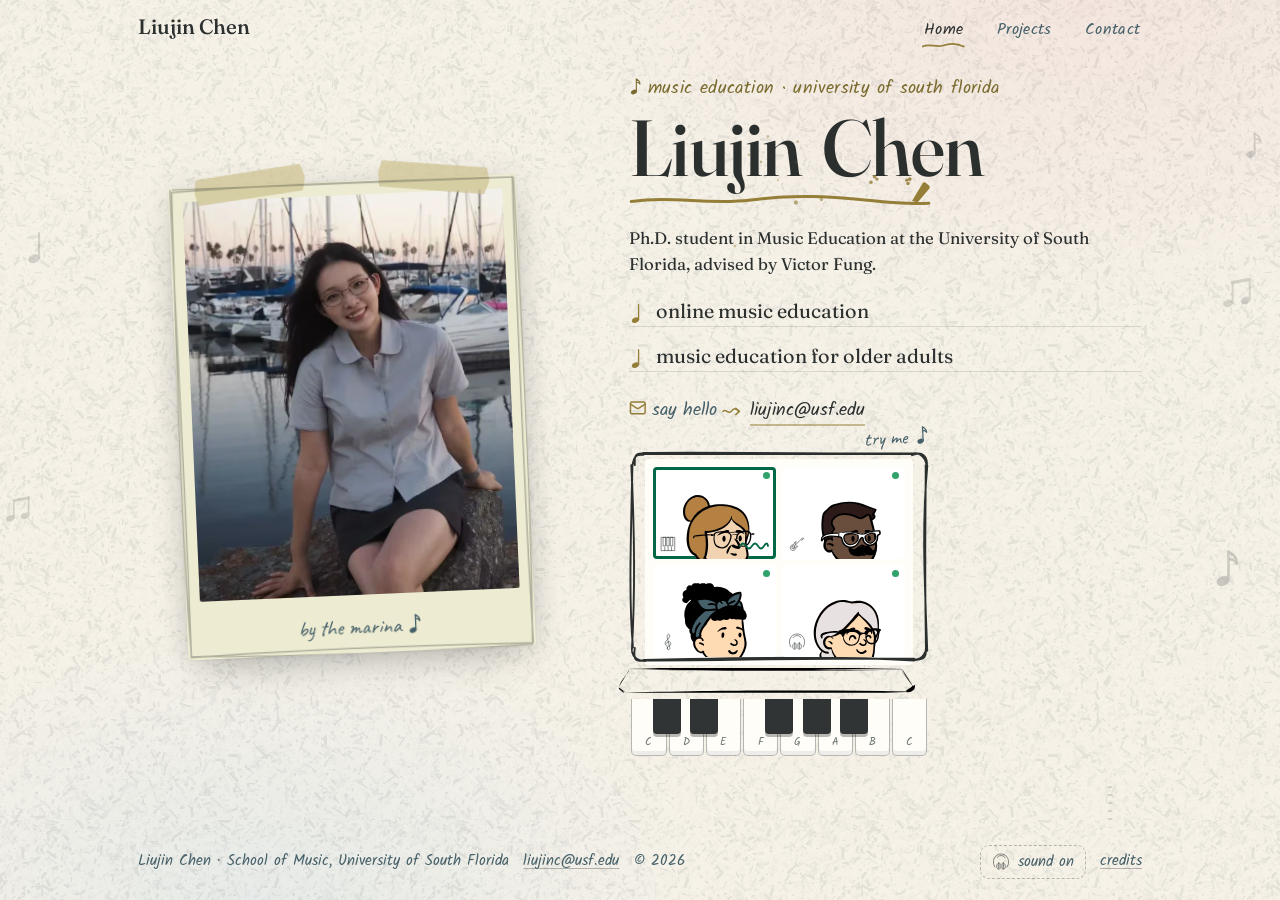
==== commit 5a37b7c6: "Update candidate to student in meta descriptions" ====
--- a/index.html
+++ b/index.html
@@ -4,20 +4,20 @@
 <meta charset="utf-8">
 <meta name="viewport" content="width=device-width,initial-scale=1,viewport-fit=cover">
 <title>Liujin Chen · Music Education, University of South Florida</title>
-<meta name="description" content="Liujin Chen is a Ph.D. candidate in Music Education at the University of South Florida (advisor: Victor Fung), researching online music education and music education for older adults.">
+<meta name="description" content="Liujin Chen is a Ph.D. student in Music Education at the University of South Florida (advisor: Victor Fung), researching online music education and music education for older adults.">
 <meta name="color-scheme" content="light">
 <meta name="theme-color" content="#F6F2E8">
 <link rel="canonical" href="https://liujin-chen.github.io/">
 <meta property="og:type" content="profile">
 <meta property="og:title" content="Liujin Chen · Music Education, University of South Florida">
-<meta property="og:description" content="Ph.D. candidate in Music Education at the University of South Florida. Research focus: online music education, and music education for older adults.">
+<meta property="og:description" content="Ph.D. student in Music Education at the University of South Florida. Research focus: online music education, and music education for older adults.">
 <meta property="og:url" content="https://liujin-chen.github.io/">
 <meta property="og:image" content="https://liujin-chen.github.io/assets/img/og.jpg">
 <meta property="og:image:width" content="1200"><meta property="og:image:height" content="630">
 <meta property="og:image:alt" content="Liujin Chen — music education researcher, University of South Florida">
 <meta name="twitter:card" content="summary_large_image">
 <meta name="twitter:title" content="Liujin Chen · Music Education, University of South Florida">
-<meta name="twitter:description" content="Ph.D. candidate in Music Education at USF — online music education, music education for older adults.">
+<meta name="twitter:description" content="Ph.D. student in Music Education at USF — online music education, music education for older adults.">
 <meta name="twitter:image" content="https://liujin-chen.github.io/assets/img/og.jpg">
 <link rel="icon" href="assets/img/favicon.svg" type="image/svg+xml">
 <link rel="apple-touch-icon" href="assets/img/apple-touch-icon.png">
@@ -26,7 +26,7 @@
 <link rel="stylesheet" href="assets/css/tokens.css?v=20261002">
 <link rel="stylesheet" href="assets/css/site.css?v=20261002">
 <script>(function(){var h=document.documentElement;h.className=h.className.replace('no-js','js');try{var r=matchMedia('(prefers-reduced-motion: reduce)').matches,seen=sessionStorage.getItem('lc-intro'),q=/[?&](intro=(done|off)|motion=off)/.test(location.search),replay=/[?&]intro=replay/.test(location.search);if(replay||(!r&&!seen&&!q)){h.classList.add('intro-pending');setTimeout(function(){h.classList.remove('intro-pending')},5000)}}catch(e){}})();</script>
-<script type="application/ld+json">{"@context": "https://schema.org", "@type": "Person", "name": "Liujin Chen", "jobTitle": "Ph.D. candidate in Music Education", "affiliation": {"@type": "CollegeOrUniversity", "name": "University of South Florida"}, "email": "mailto:liujinc@usf.edu", "url": "https://liujin-chen.github.io/", "knowsAbout": ["Online music education", "Music education for older adults"]}</script>
+<script type="application/ld+json">{"@context": "https://schema.org", "@type": "Person", "name": "Liujin Chen", "jobTitle": "Ph.D. student in Music Education", "affiliation": {"@type": "CollegeOrUniversity", "name": "University of South Florida"}, "email": "mailto:liujinc@usf.edu", "url": "https://liujin-chen.github.io/", "knowsAbout": ["Online music education", "Music education for older adults"]}</script>
 </head>
 <body>
 <a class="skip" href="#main">Skip to content</a>
@@ -56,7 +56,7 @@
 <p class="kicker intro-hide"><svg class="note-glyph" viewBox="0 0 24 32" aria-hidden="true" focusable="false"><ellipse cx="8.6" cy="26.1" rx="5.3" ry="3.7" transform="rotate(-22 8.6 26.1)" fill="currentColor"/><path d="M12.9 25.2C12.5 18 13.1 10.6 12.6 3.2c3.1 2.1 7.1 4 6.3 9.2-.6-2-2.8-3-6.1-3.3" fill="none" stroke="currentColor" stroke-width="1.9" stroke-linecap="round" stroke-linejoin="round"/></svg><span class="kt">music education · university of south florida</span></p>
 <h1 class="name">Liujin Chen</h1>
 <svg class="uline intro-hide" viewBox="0 0 300 18" preserveAspectRatio="none" aria-hidden="true" focusable="false"><path pathLength="1" d="M2 11 C 40 3, 70 16, 110 9 S 180 4, 220 10 S 280 14, 298 6"/></svg>
-<p class="bio fade intro-hide">Ph.D. candidate in Music Education at the University of South Florida, advised by Victor Fung.</p>
+<p class="bio fade intro-hide">Ph.D. student in Music Education at the University of South Florida, advised by Victor Fung.</p>
 <h2 class="visually-hidden">Research focus</h2>
 <ul class="focus fade intro-hide" role="list">
 <li><svg class="notehead" viewBox="0 0 20 32" aria-hidden="true" focusable="false"><ellipse cx="7.8" cy="26.4" rx="5.4" ry="3.8" transform="rotate(-24 7.8 26.4)" fill="currentColor"/><path d="M12.4 25.6c-.4-7.2.3-14.6-.2-21.9" fill="none" stroke="currentColor" stroke-width="1.9" stroke-linecap="round"/></svg><span>online music education</span></li>
